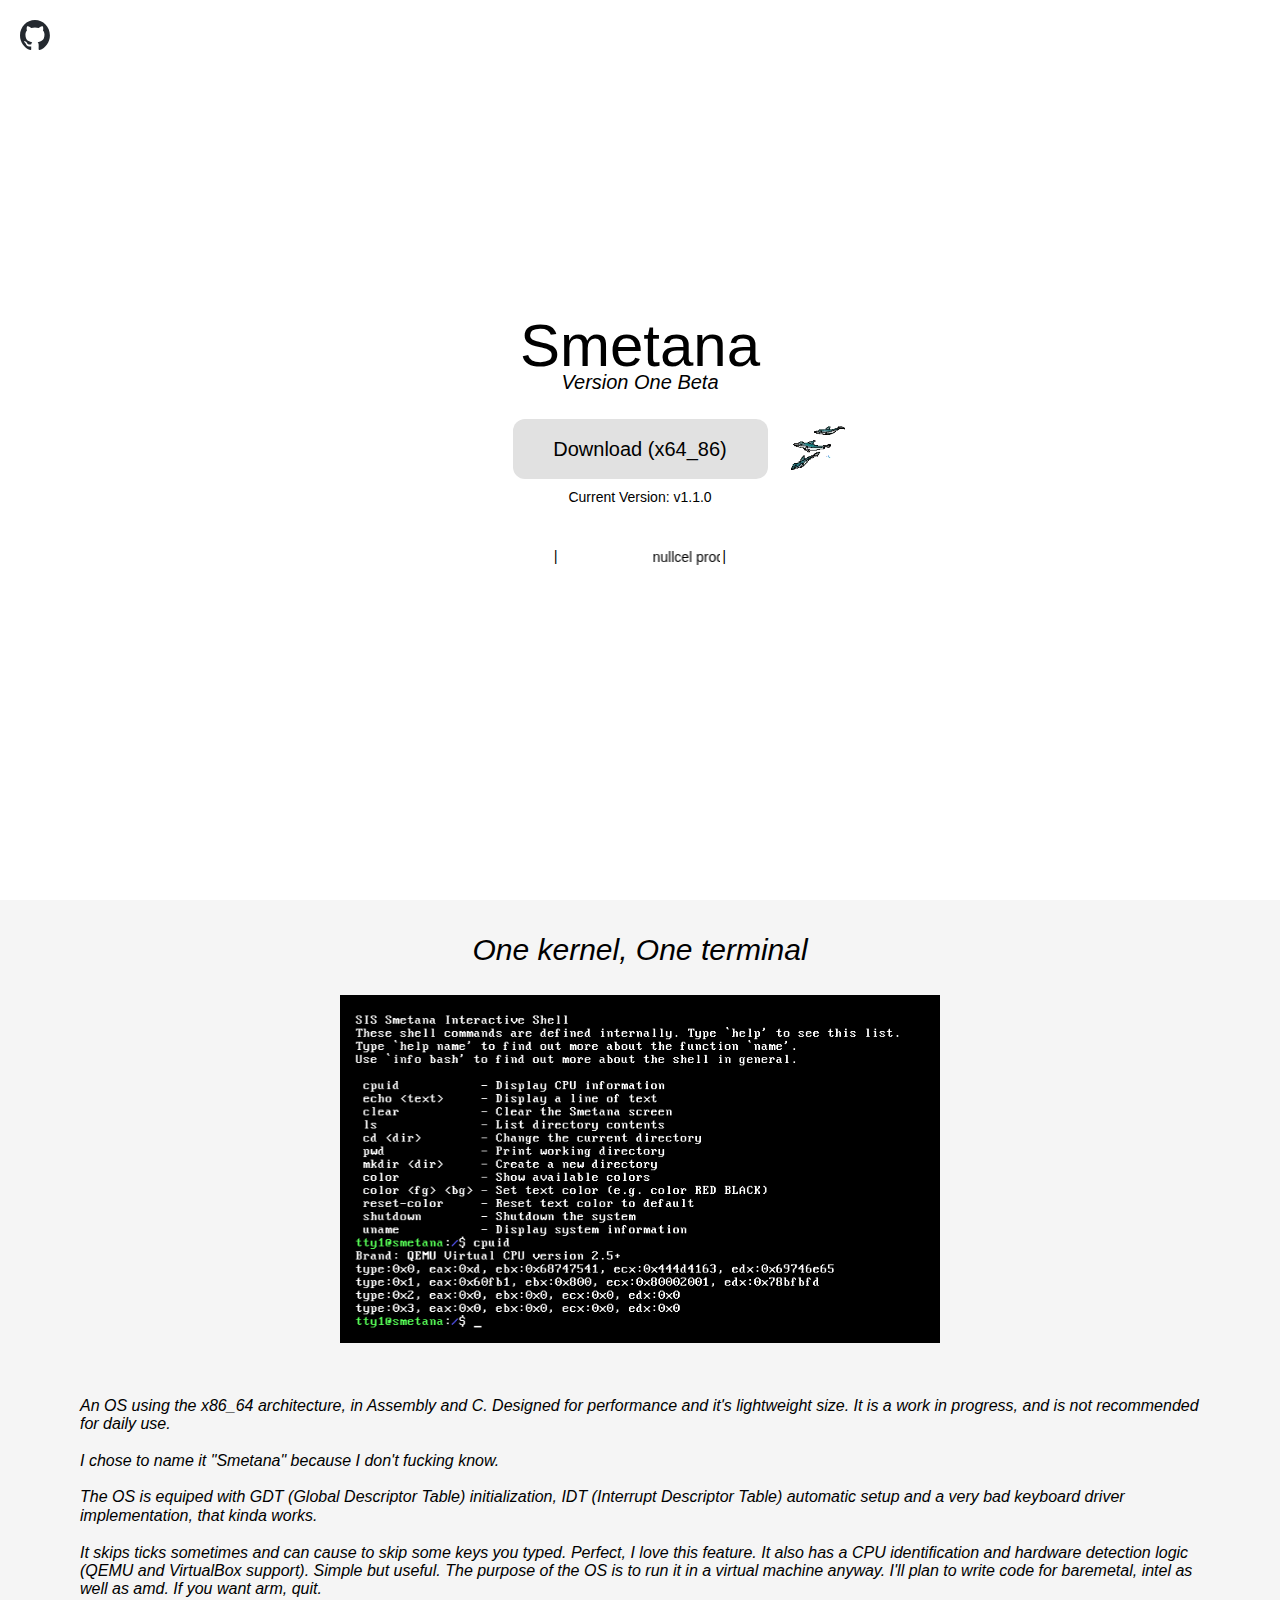
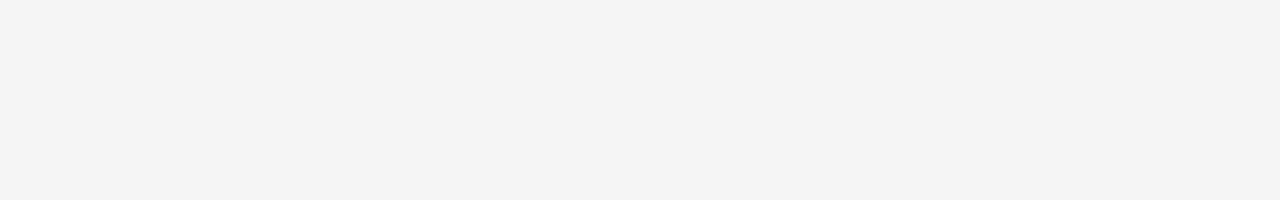
==== index.html @ 31c5ed4a "Version update." ====
<!DOCTYPE html>
<html lang="en">
<head>
    <meta charset="UTF-8">
    <meta name="viewport" content="width=device-width, initial-scale=1.0">
    <title>Document</title>
    <link rel="stylesheet" href="style.css">
    <script src="index.js"></script>
</head>
<body>
    <a class="github" href="https://github.com/nullcel/smetana">
        <img src="github-mark.svg" width="30" height="30"></img>
    </a>

    <div class="container">
        <div class="content-wrapper">
            <p class="title" style="font-size: 60px;">Smetana</h1>
            <p class="version" style="font-style: italic; margin-top: -10px; font-size: 20px;">Version One Beta</h2>
            <div class="button-container">
                <div class="button-with-dolphin">
                    <button class="button" data-type="isofile" onclick="window.location.href='https://github.com/nullcel/smetana/releases/download/v1.1.0/smetana-v1.1.0.iso'">Download (x64_86)</button>
                    <img src="dolphins.gif" class="dolphin-image" alt="dolphin">
                </div>
                <p id="currentversion">Current Version: v1.1.0</p>
            </div>
            <div class="marqueecontainer" onclick="music()" onwheel="volume(event)">
                <pre>|</pre><marquee id="marquee" scrollamount="8" behavior="scroll" width="200">nullcel productions 2025</marquee><pre>|</pre>
            </div>
        </div>
    </div>
    <div class="second-section">
        <p class="subtitle"><i>One kernel, One terminal</i></p>
        <center><img width="600"  class="screenshot" src="screenshot.png" alt="yea it didnt load">
        </center>
<br>
        <div class="description-wrapper">
            <italic>An OS using the x86_64 architecture, in Assembly and C. Designed for performance and it's lightweight size. It is a work in progress, and is not recommended for daily use.<br> <br>I chose to name it "Smetana" because I don't fucking know.<br> <br>The OS is equiped with GDT (Global Descriptor Table) initialization, IDT (Interrupt Descriptor Table) automatic setup and a very bad keyboard driver implementation, that kinda works. <br><br>It skips ticks sometimes and can cause to skip some keys you typed. Perfect, I love this feature. It also has a CPU identification and hardware detection logic (QEMU and VirtualBox support). Simple but useful. The purpose of the OS is to run it in a virtual machine anyway. I'll plan to write code for baremetal, intel as well as amd. If you want arm, quit.</italic>
        </div>
        
    </div>


    
</body>
<style>
    @import url('https://fonts.googleapis.com/css2?family=Inconsolata:wght@200..900&display=swap');
    .button-version-wrapper {
        display: flex;
        align-items: center;
        gap: 15px;
    }
    
    .screenshot {
        display: flex;
        justify-content: center;
        align-items: center;
        padding-bottom: 35px;
    }

    .description-wrapper {
        display: flex;
        justify-content: center;
        align-items: center;
        padding-left: 80px;
        padding-right: 80px;
    }

    italic {
        font-family: -apple-system, BlinkMacSystemFont, "Segoe UI", "Noto Sans", Helvetica, Arial, sans-serif, "Apple Color Emoji", "Segoe UI Emoji";
        font-style: italic;
        
    }
    .button-container {
        display: flex;
        flex-direction: column;
        align-items: center;
        gap: 10px;
    }

    #currentversion {
        font-family: Inter, arial, sans-serif;
        font-size: 14px;
        margin: 0;
    }
    html, body {
        margin: 0;
        padding: 0;
        min-height: 100%;
        font-family: Inter, arial, sans-serif;
        line-height: 1.15;
        background-color: #ffffff;
        overflow-x: hidden;
        overflow-y: auto;
    }

    .container {
        display: flex;
        justify-content: center;
        align-items: center;
        min-height: 100vh;
        width: 100%;
        background-color: #ffffff;
        margin-bottom: 0;  /* Remove the margin we had before */
    }

    .second-section {
        min-height: 100vh;
        width: 100%;
        background-color: #f5f5f5;  /* Light gray color */
    }

    .content-wrapper {
        display: flex;
        flex-direction: column;
        align-items: center;
        justify-content: center; /* Added justify-content */
        gap: 5px;
        width: 100%; /* Added width */
    }

    .title {
        display: block;
        text-align: center;
        font-size: 40px; /* Slightly reduced font size */
        line-height: 1;
        margin: 0;
        font-family: Inter, arial, sans-serif;
    }

    .subtitle {
        display: block;
        text-align: center;
        font-size: 30px; /* Slightly reduced font size */
        line-height: 1;
        margin: 0;
        font-family: Inter, arial, sans-serif;
        padding-bottom: 30px;
        padding-top: 35px;
    }

    .buttons {
        position: relative;
        display: flex;
        justify-content: center;
        align-items: center;
        width: 100%;
    }

    .buttons[data-astro-cid-ct3bgug4] {
        position: relative;
    }
    div {
        display: block;
        unicode-bidi: isolate;
    }
    :root {
        --background: #f4f4f4;
        --color-text: #000;
        --secondary-text-color: #8e8e8e;
        --button-background: #e1e1e1;
        --control-color: #e1e1e1;
        --window-shadow: inset 0 0 35px 16px #fff;
        --animation: cubic-bezier(.65,0,.35,1);
        --transition-duration: 0;
        --transition: var(--transition-duration) var(--animation);
    }

    h1 {
        margin: 0;
        padding: 0;
    }

    .buttons {
        &:before {
            bottom: 10px;
            right: -80px;
            transform: scaleX(-1);
        }
    }

    .buttons {
        &:after, &:before {
            background: url(/images/golf.gif);
            background-size: cover;
            content: "";
            height: 130px;
            position: absolute;
            width: 0px;
            z-index: 1;
        }
    }

    .button {
        background-color: var(--button-background);
        border: none;
        border-radius: 12px;
        box-sizing: border-box;
        color: var(--color-text);
        display: block;
        font-size: 20px;
        line-height: 100%;
        margin: 0; /* Changed margin */
        min-width: 255px;
        padding: 20px;
        text-align: center;
        transition: background-color var(--transition), color var(--transition), opacity .15s var(--animation);
    }

    .button-with-dolphin {
        position: relative;
        display: inline-block;
    }

    .dolphin-image {
        position: absolute;
        height: 50px;
        width: auto;
        left: 100%;  /* Position it right after the button */
        top: 50%;    /* Center vertically */
        transform: translate(15px, -50%);  /* Adjusted spacing and centering */
    }

    button, select {
        text-transform: none;
    }
    button, input {
        overflow: visible;
    }
    button, input, optgroup, select, textarea {
        font-family: inherit;
        font-size: 100%;
        line-height: 1.15;
        margin: 0;
    }
    button {
        appearance: auto;
        text-rendering: auto;
        color: buttontext;
        letter-spacing: normal;
        word-spacing: normal;
        line-height: normal;
        text-transform: none;
        text-indent: 0px;
        text-shadow: none;
        display: inline-block;
        text-align: center;
        cursor: default;
        box-sizing: border-box;
        background-color: buttonface;
        margin: 0em;
        padding-block: 1px;
        padding-inline: 6px;
        border-width: 2px;
        border-style: outset;
        border-color: buttonborder;
        border-image: initial;

        &:hover {
            cursor: pointer;
            opacity: .65
        }
    }
    .buttons {
    position: relative;
    &:after {
        left: -80px;
        top: -80px
    }

    &:after,&:before {
        content: none;
        display: none;
        background: none;
    }

    &:before {
        bottom: 10px;
        right: -80px;
        transform: scaleX(-1)
    }
}

    .buttons:after, .buttons:before {
        display: none;
    }

    .marqueecontainer {
        display: flex;
        align-items: center;
        justify-content: center;
        width: 100%;
        margin-top: 20px;
        white-space: nowrap;
        font-size: 14px;
        background-color: rgb(255, 255, 255);
        padding: 5px 0;
        overflow: hidden;
    }

    marquee {
        width: 160px;
    }

    .marquee {
        width: 420px;
        overflow: hidden;
        display: inline-block;
        font-size: 15px;
        margin: 0;
        padding: 0;
        white-space: nowrap;
    }
.center {
    position: fixed;
    text-align: center;
    top: 50%;
    left: 50%;
    -webkit-transform: translate(-50%, -50%);
    transform: translate(-50%, -50%);
    padding-bottom: 50px;
}
.fade {
    position: absolute;
    animation: flyup 6s linear;
    white-space: nowrap;
    pointer-events: none;
}
.artwork {
    display: block;
    margin: auto;
}
.framed > img {
    height: 300px;
    width: auto;
    margin: 0 100px;
}
.framed {
    display: flex;
    align-items: center;
    justify-content: center;
}
.framed > a {
    padding: 0 10px;
    text-align: center;
}
@media (max-height: 700px) {
    .framed > img {
        display: none;
    }
    .artwork {
        margin-bottom: 20px;
    }
}
    @keyframes flyup {
    0% { opacity: 1; transform: translateY(0); }
    100% { opacity: 0; transform: translateY(-5000%); }
}
@keyframes bg-animation {
    0% { transform: translate(0,0) }
    10% { transform: translate(-5%,-5%) }
    20% { transform: translate(-10%,5%) }
    30% { transform: translate(5%,-10%) }
    40% { transform: translate(-5%,15%) }
    50% { transform: translate(-10%,5%) }
    60% { transform: translate(15%,0) }
    70% { transform: translate(0,10%) }
    80% { transform: translate(-15%,0) }
    90% { transform: translate(10%,5%) }
    100% { transform: translate(5%,0) }
}

    .github {
        display: block;
        padding: 20px;
        position: absolute;  /* This ensures it won't affect other elements' positions */
        top: 0;
        left: 0;
    }

    /* Webkit browsers (Chrome, Safari, newer versions of Edge) */
    ::-webkit-scrollbar {
        width: 12px;
    }

    ::-webkit-scrollbar-track {
        background: #ffffff;
    }

    ::-webkit-scrollbar-thumb {
        background: #e1e1e1;
        border: 3px solid #ffffff;
        border-radius: 6px;
    }

    ::-webkit-scrollbar-thumb:hover {
        background: #d1d1d1;
    }

    /* Firefox */
    * {
        scrollbar-width: thin;
        scrollbar-color: #e1e1e1 #ffffff;
    }
</style>
</html>
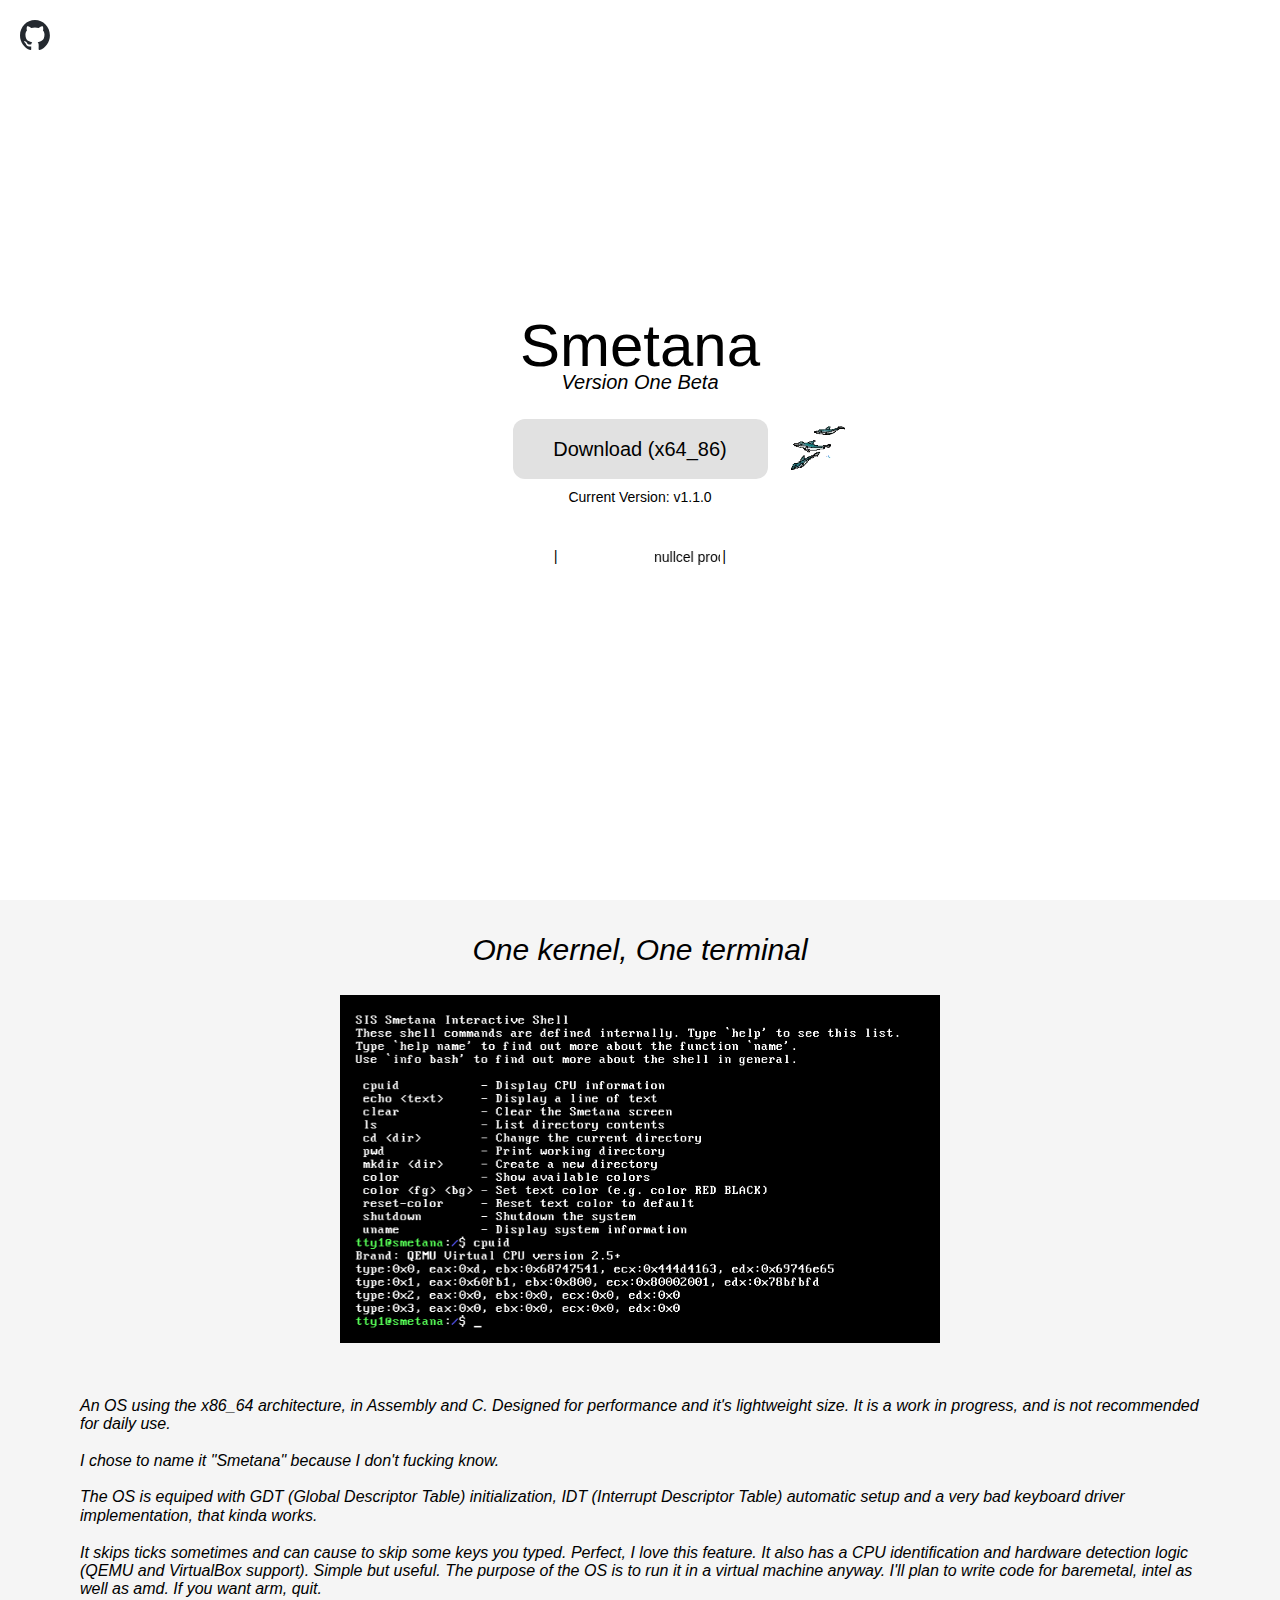
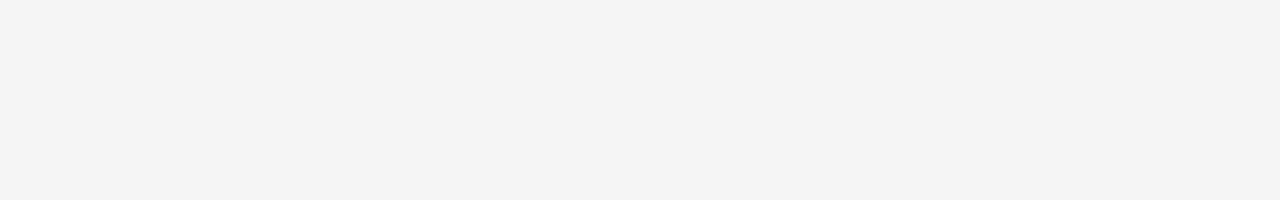
==== commit d940c637: "Update index.html" ====
--- a/index.html
+++ b/index.html
@@ -3,7 +3,7 @@
 <head>
     <meta charset="UTF-8">
     <meta name="viewport" content="width=device-width, initial-scale=1.0">
-    <title>Document</title>
+    <title>Smetana One - Nullcel</title>
     <link rel="stylesheet" href="style.css">
     <script src="index.js"></script>
 </head>
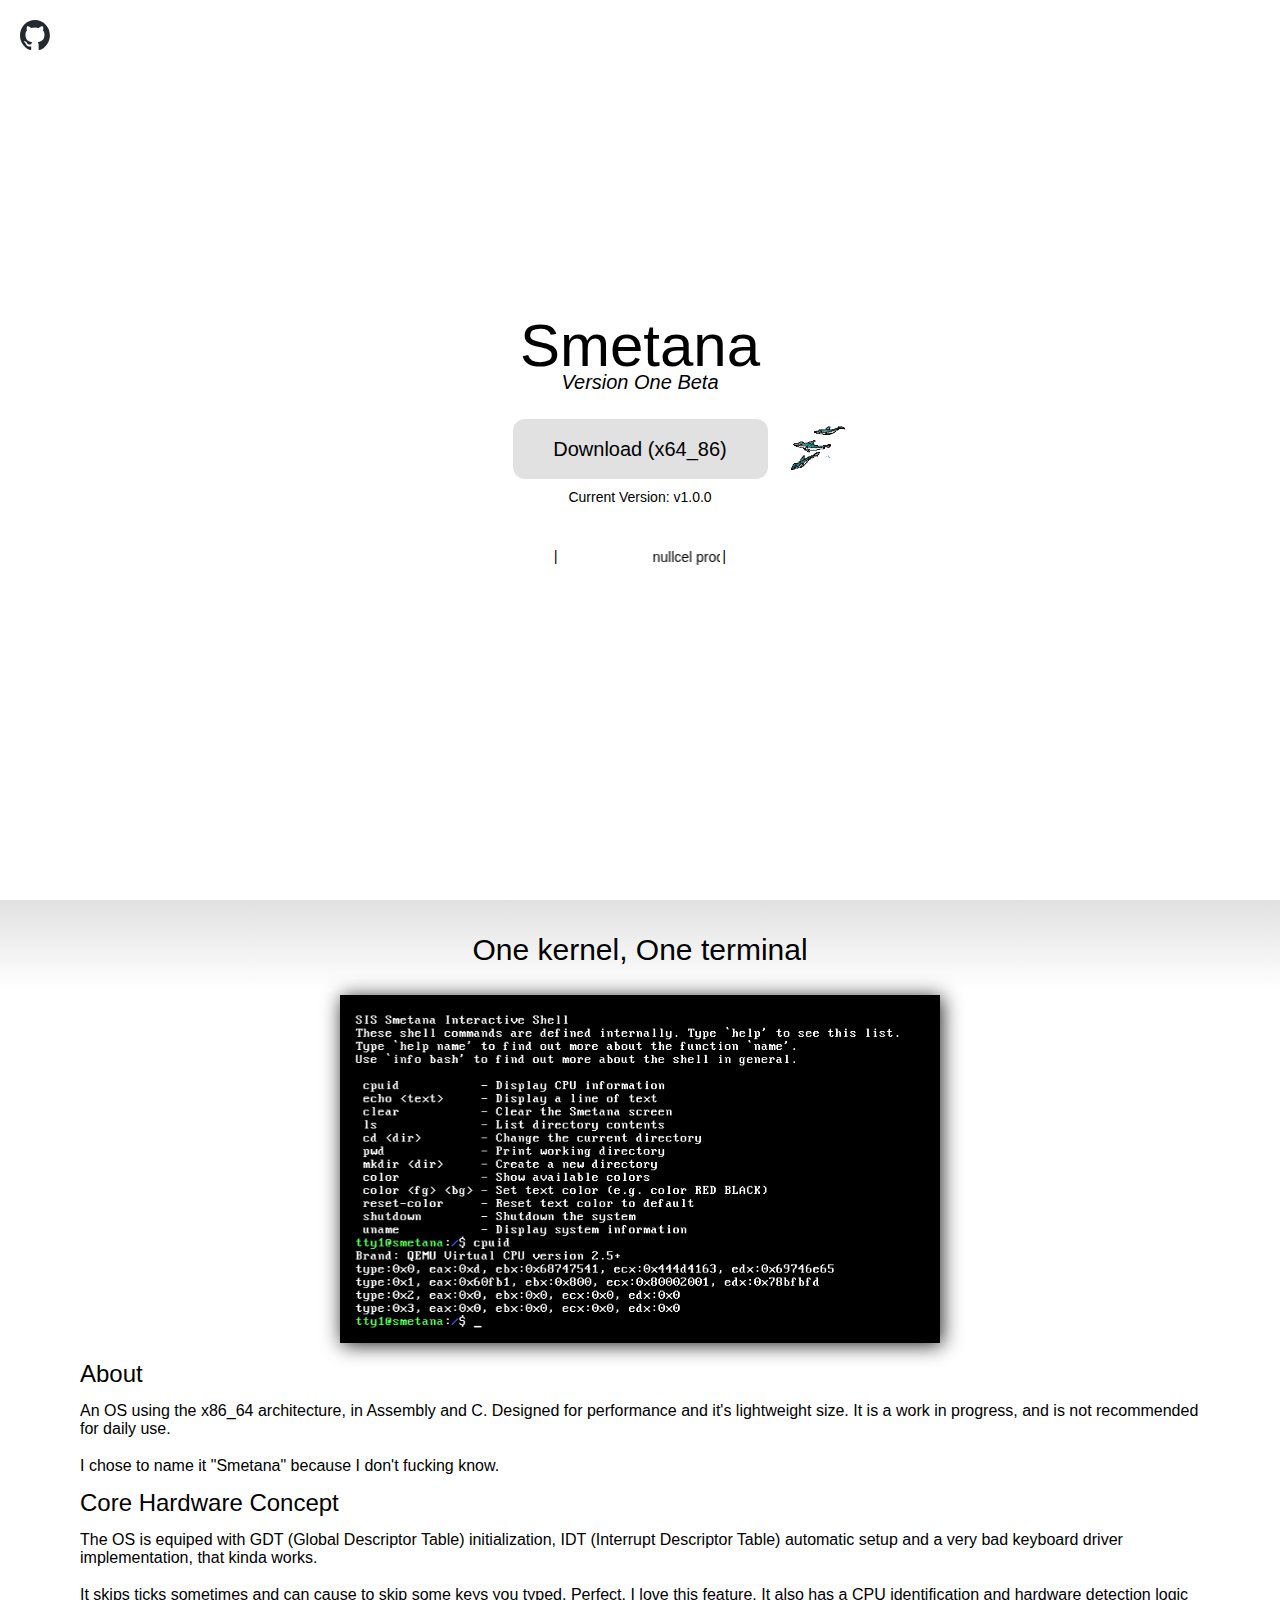
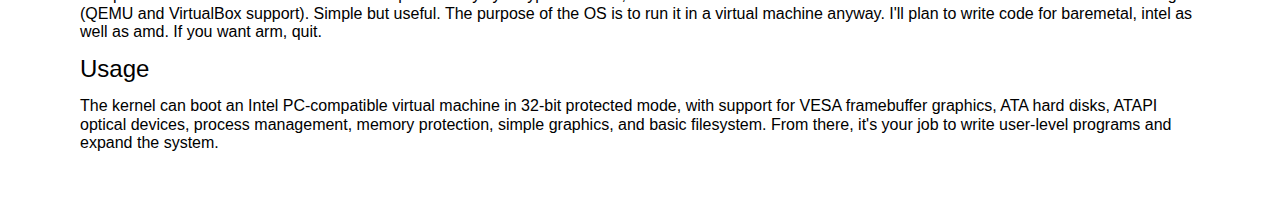
==== commit 784c3eb5: "Update index.html" ====
--- a/index.html
+++ b/index.html
@@ -18,31 +18,65 @@
             <p class="version" style="font-style: italic; margin-top: -10px; font-size: 20px;">Version One Beta</h2>
             <div class="button-container">
                 <div class="button-with-dolphin">
-                    <button class="button" data-type="isofile" onclick="window.location.href='https://github.com/nullcel/smetana/releases/download/v1.1.0/smetana-v1.1.0.iso'">Download (x64_86)</button>
-                    <img src="dolphins.gif" class="dolphin-image" alt="dolphin">
-                </div>
-                <p id="currentversion">Current Version: v1.1.0</p>
+                    <button class="button" data-type="isofile" onclick="window.location.href='https://github.com/nullcel/smetana/releases/download/v1.0.0/smetana-v1.0.0.iso'">Download (x64_86)</button>
+                    <img src="dolphins.gif" class="dolphin-image" alt="dolphin">                </div>
+                <p id="currentversion">Current Version: v1.0.0</p>
             </div>
             <div class="marqueecontainer" onclick="music()" onwheel="volume(event)">
                 <pre>|</pre><marquee id="marquee" scrollamount="8" behavior="scroll" width="200">nullcel productions 2025</marquee><pre>|</pre>
             </div>
         </div>
+        <div class="down-arrow" onclick="document.querySelector('.second-section').scrollIntoView({ behavior: 'smooth' });"></div>
+
     </div>
+    
     <div class="second-section">
-        <p class="subtitle"><i>One kernel, One terminal</i></p>
+        <p class="subtitle">One kernel, One terminal</p>
         <center><img width="600"  class="screenshot" src="screenshot.png" alt="yea it didnt load">
         </center>
 <br>
+        <p class="subsubtitle">About</p>
         <div class="description-wrapper">
-            <italic>An OS using the x86_64 architecture, in Assembly and C. Designed for performance and it's lightweight size. It is a work in progress, and is not recommended for daily use.<br> <br>I chose to name it "Smetana" because I don't fucking know.<br> <br>The OS is equiped with GDT (Global Descriptor Table) initialization, IDT (Interrupt Descriptor Table) automatic setup and a very bad keyboard driver implementation, that kinda works. <br><br>It skips ticks sometimes and can cause to skip some keys you typed. Perfect, I love this feature. It also has a CPU identification and hardware detection logic (QEMU and VirtualBox support). Simple but useful. The purpose of the OS is to run it in a virtual machine anyway. I'll plan to write code for baremetal, intel as well as amd. If you want arm, quit.</italic>
+            <p>An OS using the x86_64 architecture, in Assembly and C. Designed for performance and it's lightweight size. It is a work in progress, and is not recommended for daily use.<br> <br>I chose to name it "Smetana" because I don't fucking know.</p>
         </div>
-        
+
+        <p class="subsubtitle">Core Hardware Concept</p>
+        <div class="description-wrapper">
+            <p>The OS is equiped with GDT (Global Descriptor Table) initialization, IDT (Interrupt Descriptor Table) automatic setup and a very bad keyboard driver implementation, that kinda works. <br><br>It skips ticks sometimes and can cause to skip some keys you typed. Perfect, I love this feature. It also has a CPU identification and hardware detection logic (QEMU and VirtualBox support). Simple but useful. The purpose of the OS is to run it in a virtual machine anyway. I'll plan to write code for baremetal, intel as well as amd. If you want arm, quit.</p>
+            <p></p>
+        </div>
+        <p class="subsubtitle">Usage</p>
+        <div class="description-wrapper">
+            <p>The kernel can boot an Intel PC-compatible virtual machine in 32-bit protected mode, with support for VESA framebuffer graphics, ATA hard disks, ATAPI optical devices, process management, memory protection, simple graphics, and basic filesystem. From there, it's your job to write user-level programs and expand the system.</p>
+        </div>   
     </div>
 
 
     
 </body>
 <style>
+    .down-arrow {
+    position: absolute;
+    bottom: 30px;
+    left: 50%;
+    transform: translateX(-50%);
+    width: 0;
+    height: 0;
+    border-left: 20px solid transparent;
+    border-right: 20px solid transparent;
+    border-top: 20px solid #E1E1E1;
+    opacity: 0;
+    animation: fadeInArrow 1s ease-in-out forwards;
+    cursor: pointer;
+    z-index: 10;
+}
+
+
+@keyframes fadeInArrow {
+    from { opacity: 0; transform: translateX(-80%) translateY(10px); }
+    to { opacity: 1; transform: translateX(-80%) translateY(0); }
+}
+
     @import url('https://fonts.googleapis.com/css2?family=Inconsolata:wght@200..900&display=swap');
     .button-version-wrapper {
         display: flex;
@@ -50,15 +84,19 @@
         gap: 15px;
     }
     
+
+    
     .screenshot {
         display: flex;
         justify-content: center;
         align-items: center;
-        padding-bottom: 35px;
+        padding-bottom: 0px;
+        -webkit-filter: drop-shadow(2px 2px 5px #222);
+        filter: drop-shadow(2px 2px 10px #222);
+
     }
 
     .description-wrapper {
-        display: flex;
         justify-content: center;
         align-items: center;
         padding-left: 80px;
@@ -104,10 +142,11 @@
     }
 
     .second-section {
-        min-height: 100vh;
-        width: 100%;
-        background-color: #f5f5f5;  /* Light gray color */
-    }
+    min-height: 100vh;
+    width: 100%;
+    background: linear-gradient(to bottom, #E1E1E1 0%, #ffffff 10%);
+}
+
 
     .content-wrapper {
         display: flex;
@@ -136,6 +175,15 @@
         font-family: Inter, arial, sans-serif;
         padding-bottom: 30px;
         padding-top: 35px;
+    }
+
+    .subsubtitle {
+        display: block;
+        font-size: 24px; /* Slightly reduced font size */
+        line-height: 1;
+        margin: 0;
+        padding-left: 80px;
+        font-family: Inter, arial, sans-serif;
     }
 
     .buttons {
@@ -212,13 +260,15 @@
     }
 
     .dolphin-image {
-        position: absolute;
-        height: 50px;
-        width: auto;
-        left: 100%;  /* Position it right after the button */
-        top: 50%;    /* Center vertically */
-        transform: translate(15px, -50%);  /* Adjusted spacing and centering */
-    }
+    position: absolute;
+    height: 50px;
+    width: auto;
+    left: 100%;  /* Try changing this to 0 or a percentage that keeps it visible */
+    top: 50%;    /* Ensure it's properly centered */
+    transform: translate(15px, -50%);  /* Adjust the positioning if necessary */
+    z-index: 10;  /* Ensure the image appears above other content */
+}
+
 
     button, select {
         text-transform: none;
@@ -343,14 +393,7 @@
     padding: 0 10px;
     text-align: center;
 }
-@media (max-height: 700px) {
-    .framed > img {
-        display: none;
-    }
-    .artwork {
-        margin-bottom: 20px;
-    }
-}
+
     @keyframes flyup {
     0% { opacity: 1; transform: translateY(0); }
     100% { opacity: 0; transform: translateY(-5000%); }
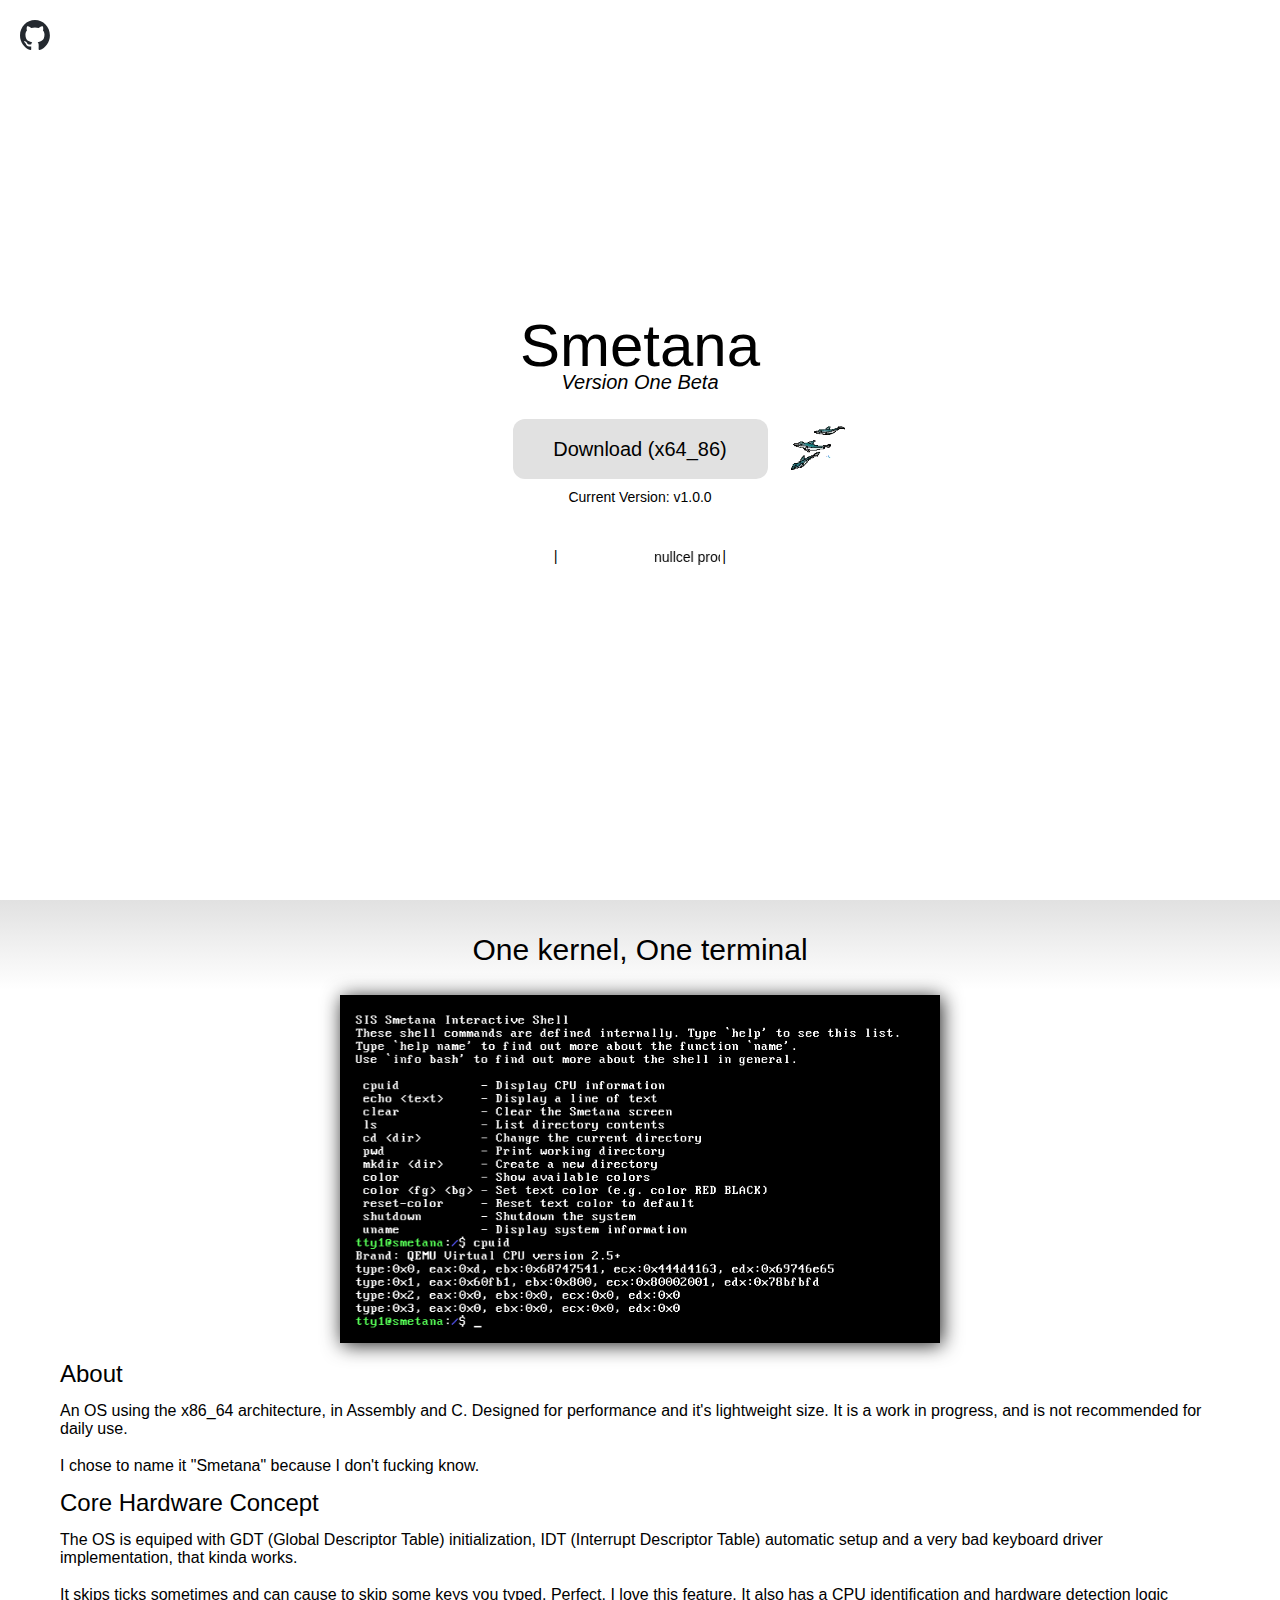
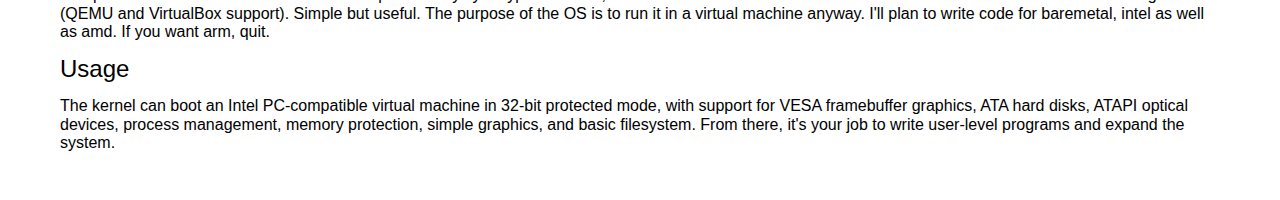
==== commit 22c4cfaa: "Update index.html" ====
--- a/index.html
+++ b/index.html
@@ -99,8 +99,8 @@
     .description-wrapper {
         justify-content: center;
         align-items: center;
-        padding-left: 80px;
-        padding-right: 80px;
+        padding-left: 60px;
+        padding-right: 60px;
     }
 
     italic {
@@ -182,7 +182,7 @@
         font-size: 24px; /* Slightly reduced font size */
         line-height: 1;
         margin: 0;
-        padding-left: 80px;
+        padding-left: 60px;
         font-family: Inter, arial, sans-serif;
     }
 
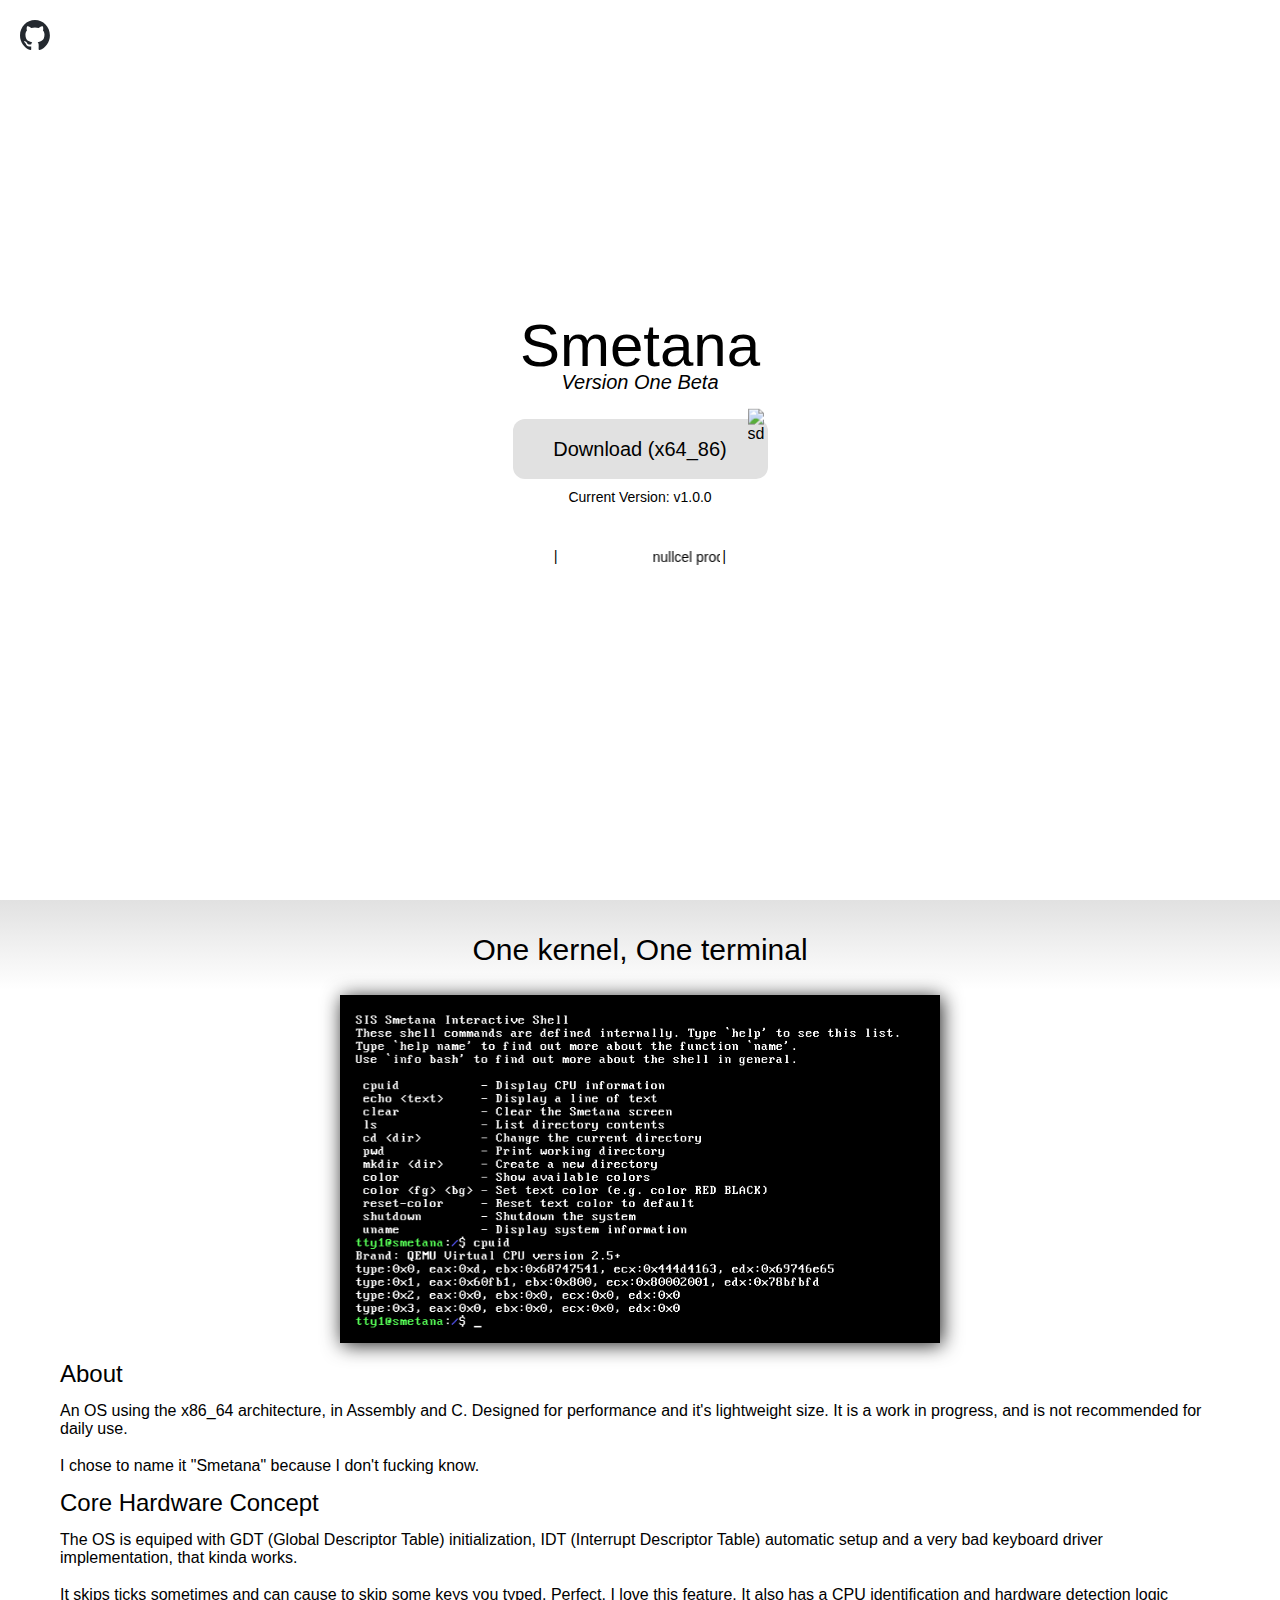
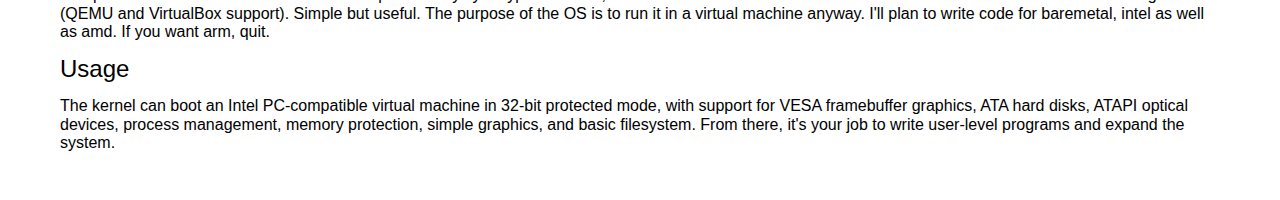
==== commit abc5163b: "Update index.html" ====
--- a/index.html
+++ b/index.html
@@ -17,9 +17,9 @@
             <p class="title" style="font-size: 60px;">Smetana</h1>
             <p class="version" style="font-style: italic; margin-top: -10px; font-size: 20px;">Version One Beta</h2>
             <div class="button-container">
-                <div class="button-with-dolphin">
+                <div class="button-with-sd">
                     <button class="button" data-type="isofile" onclick="window.location.href='https://github.com/nullcel/smetana/releases/download/v1.0.0/smetana-v1.0.0.iso'">Download (x64_86)</button>
-                    <img src="dolphins.gif" class="dolphin-image" alt="dolphin">                </div>
+                    <img src="sd.gif" class="sd-image" alt="sd">                </div>
                 <p id="currentversion">Current Version: v1.0.0</p>
             </div>
             <div class="marqueecontainer" onclick="music()" onwheel="volume(event)">
@@ -226,17 +226,7 @@
         }
     }
 
-    .buttons {
-        &:after, &:before {
-            background: url(/images/golf.gif);
-            background-size: cover;
-            content: "";
-            height: 130px;
-            position: absolute;
-            width: 0px;
-            z-index: 1;
-        }
-    }
+   
 
     .button {
         background-color: var(--button-background);
@@ -254,18 +244,18 @@
         transition: background-color var(--transition), color var(--transition), opacity .15s var(--animation);
     }
 
-    .button-with-dolphin {
+    .button-with-sd {
         position: relative;
         display: inline-block;
     }
 
-    .dolphin-image {
+    .sd-image {
     position: absolute;
-    height: 50px;
+    height: 80px;
     width: auto;
     left: 100%;  /* Try changing this to 0 or a percentage that keeps it visible */
-    top: 50%;    /* Ensure it's properly centered */
-    transform: translate(15px, -50%);  /* Adjust the positioning if necessary */
+    top: 80%;    /* Ensure it's properly centered */
+    transform: translate(-20px, -73%);  /* Adjust the positioning if necessary */
     z-index: 10;  /* Ensure the image appears above other content */
 }
 
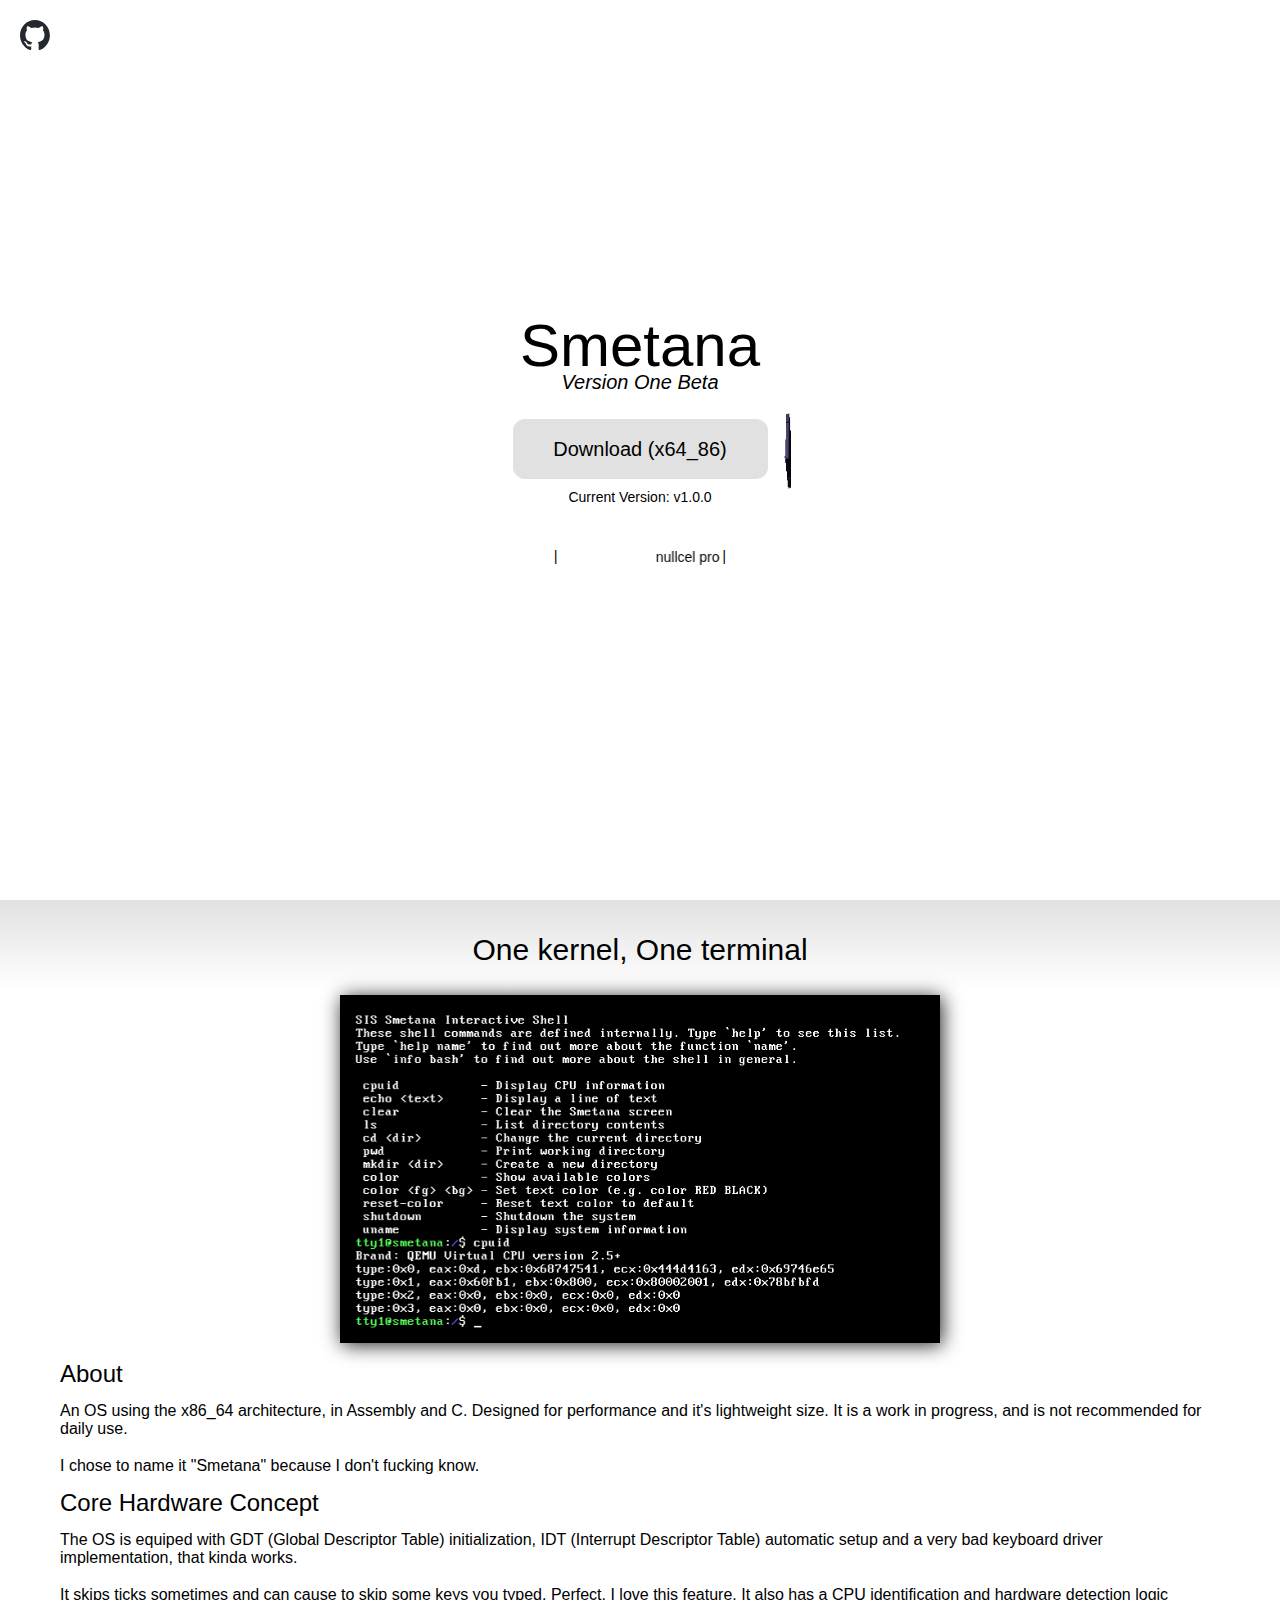
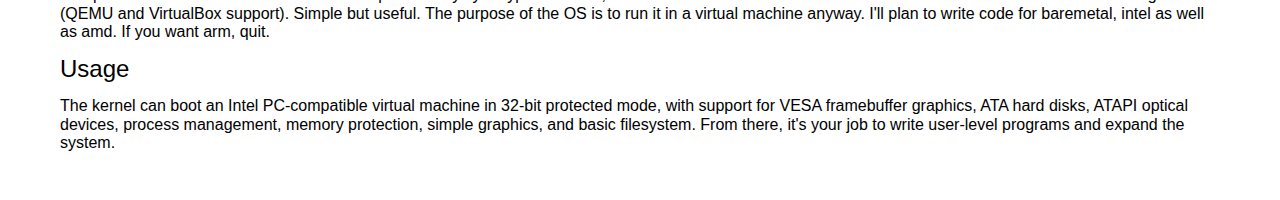
==== commit e99ddd59: "Update index.html" ====
--- a/index.html
+++ b/index.html
@@ -251,11 +251,11 @@
 
     .sd-image {
     position: absolute;
-    height: 80px;
+    height: 90px;
     width: auto;
     left: 100%;  /* Try changing this to 0 or a percentage that keeps it visible */
-    top: 80%;    /* Ensure it's properly centered */
-    transform: translate(-20px, -73%);  /* Adjust the positioning if necessary */
+    top: 100%;    /* Ensure it's properly centered */
+    transform: translate(-20px, -84%);  /* Adjust the positioning if necessary */
     z-index: 10;  /* Ensure the image appears above other content */
 }
 
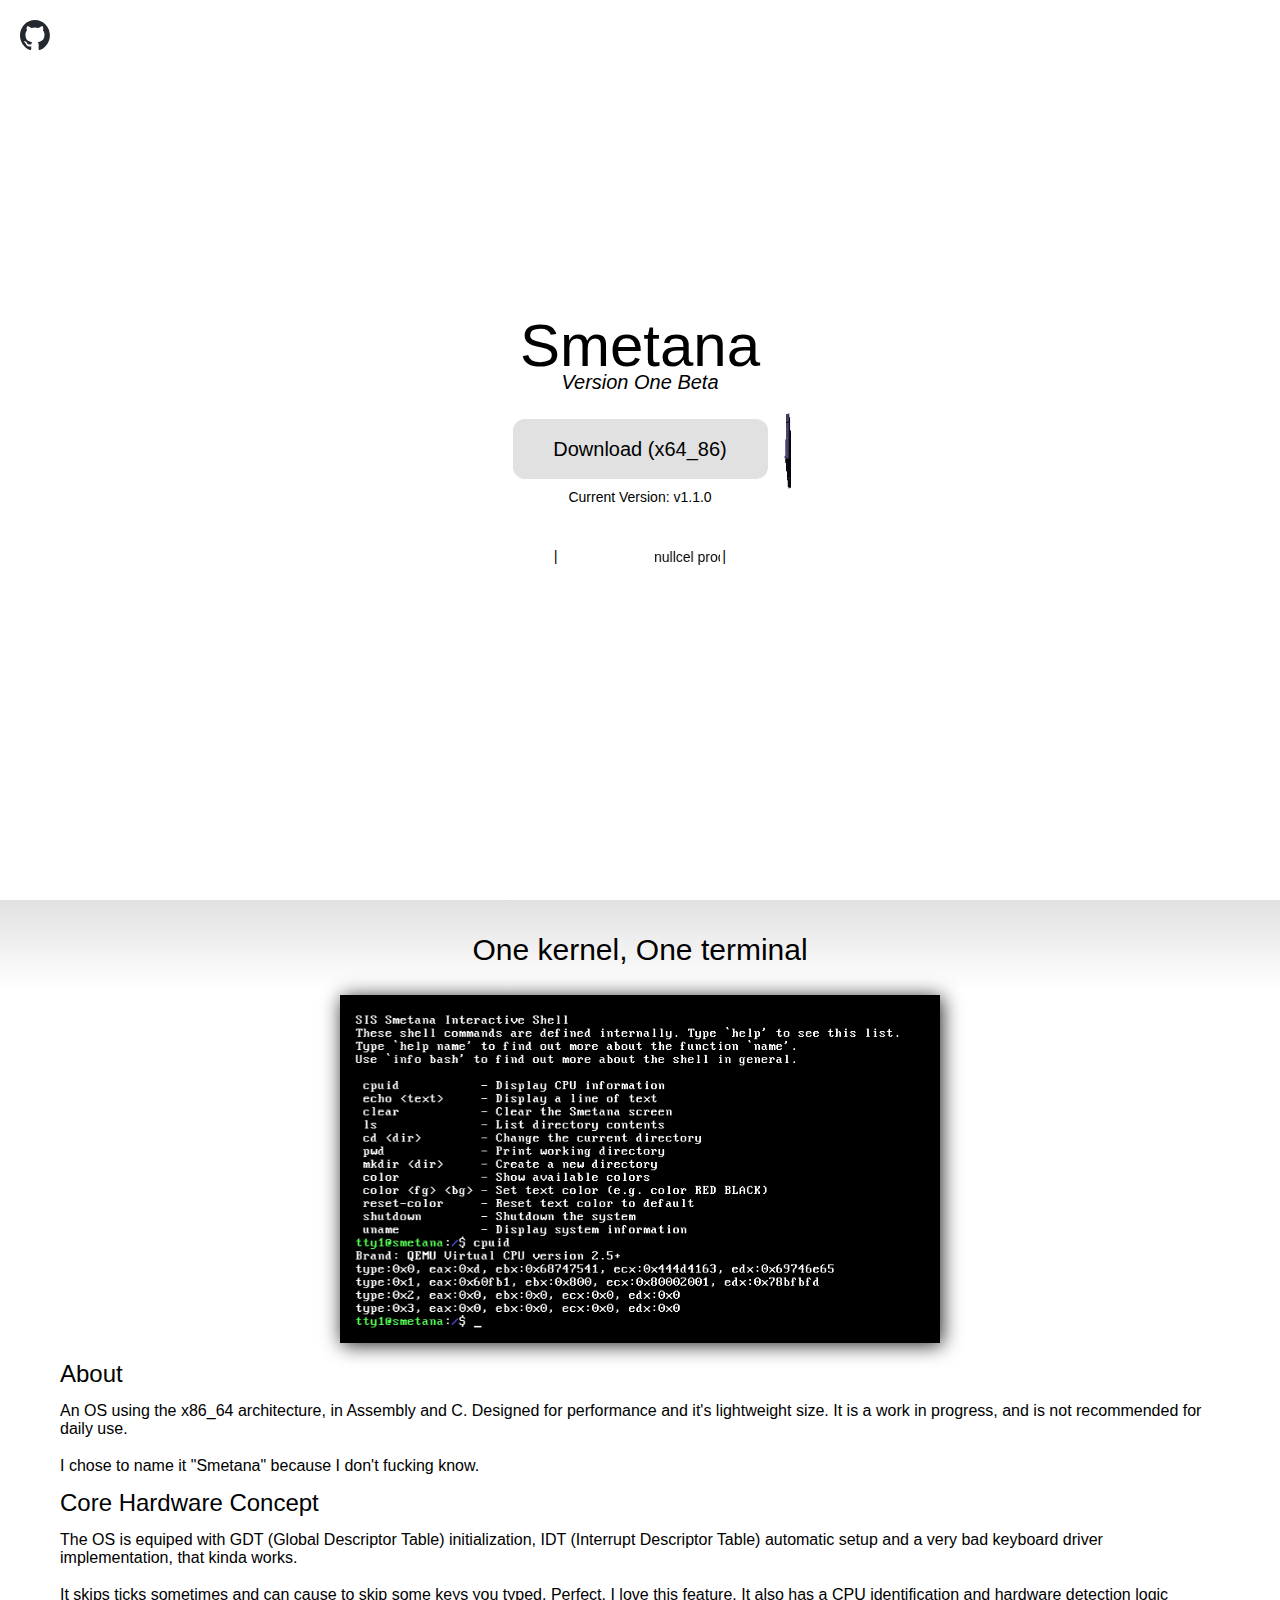
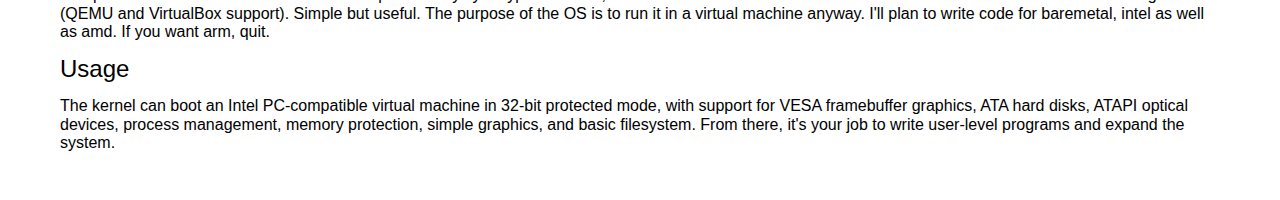
==== commit 63757113: "Update index.html" ====
--- a/index.html
+++ b/index.html
@@ -18,9 +18,9 @@
             <p class="version" style="font-style: italic; margin-top: -10px; font-size: 20px;">Version One Beta</h2>
             <div class="button-container">
                 <div class="button-with-sd">
-                    <button class="button" data-type="isofile" onclick="window.location.href='https://github.com/nullcel/smetana/releases/download/v1.0.0/smetana-v1.0.0.iso'">Download (x64_86)</button>
+                    <button class="button" data-type="isofile" onclick="window.location.href='https://github.com/nullcel/smetana/releases/download/v1.1.0/smetana-v1.1.0.iso'">Download (x64_86)</button>
                     <img src="sd.gif" class="sd-image" alt="sd">                </div>
-                <p id="currentversion">Current Version: v1.0.0</p>
+                <p id="currentversion">Current Version: v1.1.0</p>
             </div>
             <div class="marqueecontainer" onclick="music()" onwheel="volume(event)">
                 <pre>|</pre><marquee id="marquee" scrollamount="8" behavior="scroll" width="200">nullcel productions 2025</marquee><pre>|</pre>
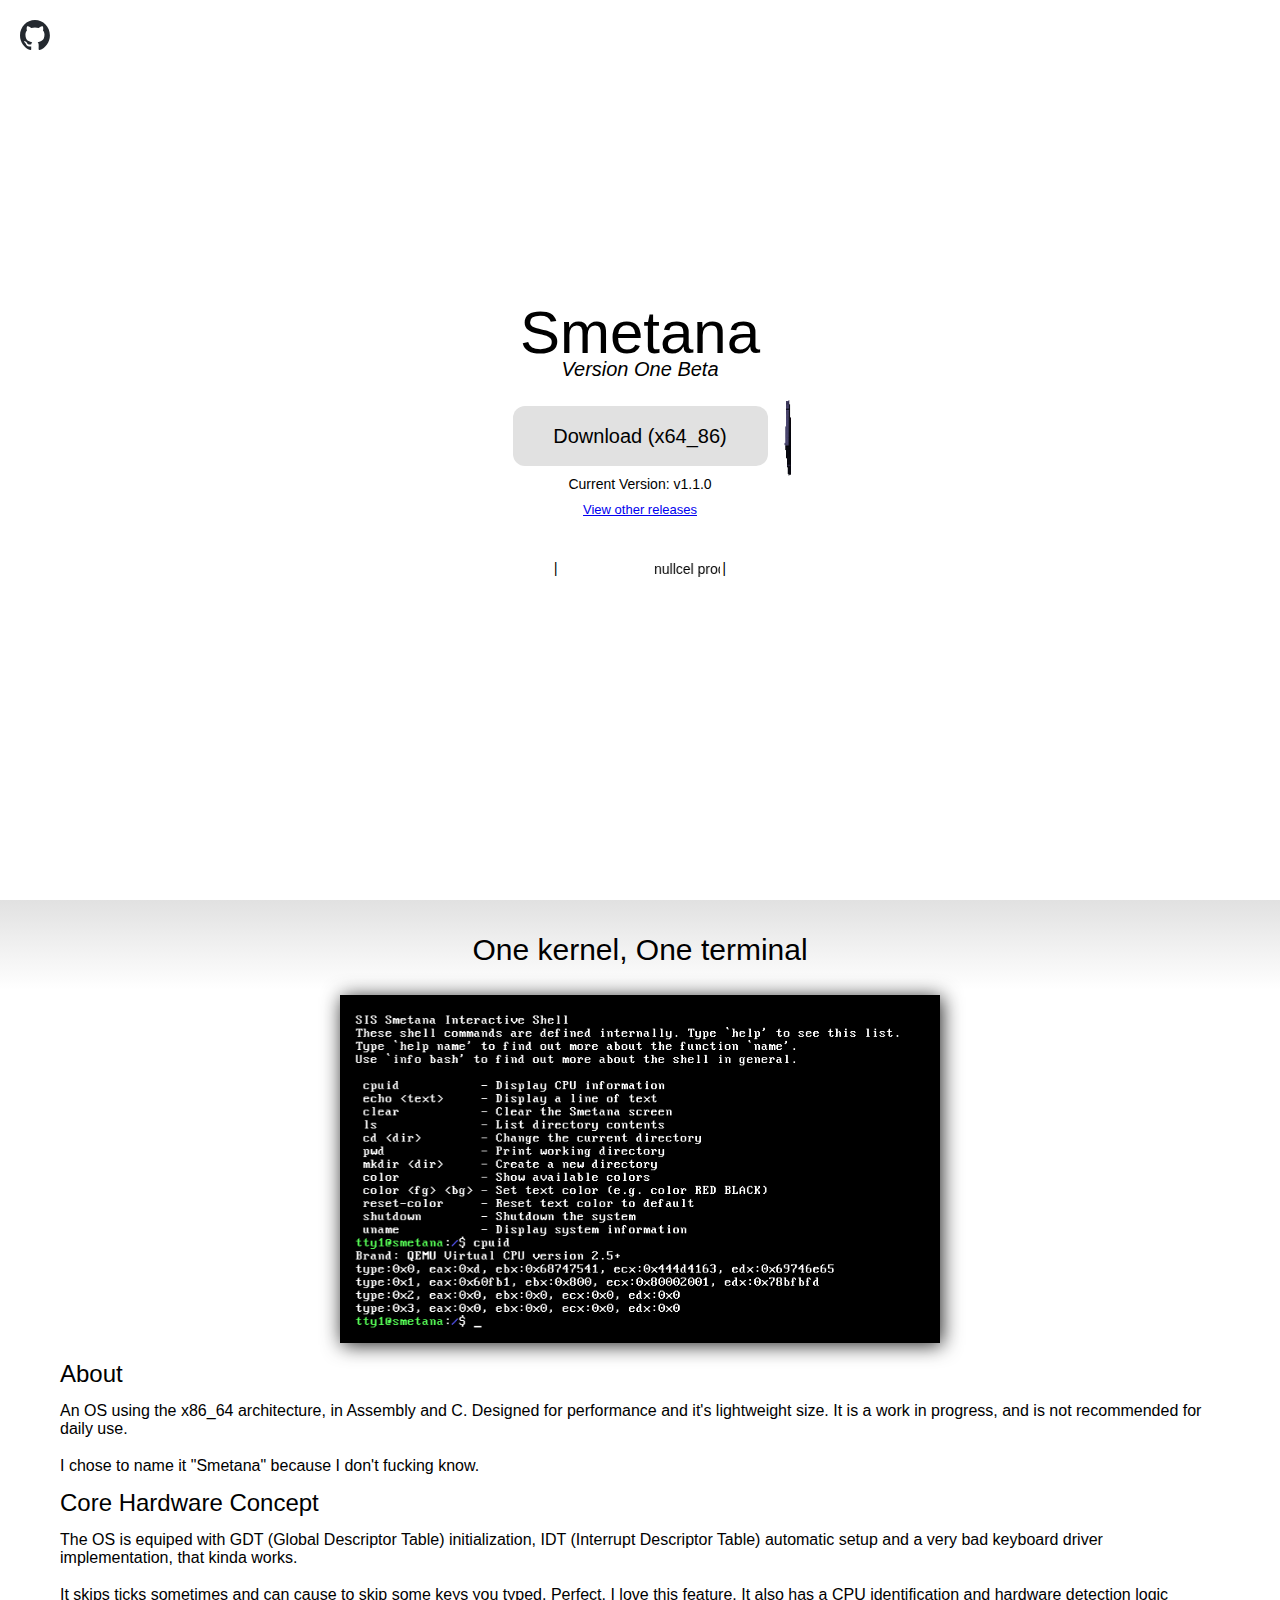
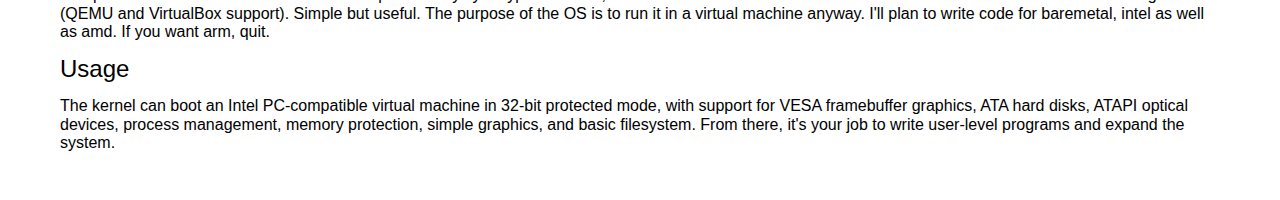
==== commit 387172e6: "Update index.html" ====
--- a/index.html
+++ b/index.html
@@ -21,11 +21,13 @@
                     <button class="button" data-type="isofile" onclick="window.location.href='https://github.com/nullcel/smetana/releases/download/v1.1.0/smetana-v1.1.0.iso'">Download (x64_86)</button>
                     <img src="sd.gif" class="sd-image" alt="sd">                </div>
                 <p id="currentversion">Current Version: v1.1.0</p>
+                <p style="margin: 0%; font-size: 13px;"><a href="https://github.com/nullcel/smetana/releases">View other releases</a></p>
             </div>
             <div class="marqueecontainer" onclick="music()" onwheel="volume(event)">
                 <pre>|</pre><marquee id="marquee" scrollamount="8" behavior="scroll" width="200">nullcel productions 2025</marquee><pre>|</pre>
             </div>
         </div>
+
         <div class="down-arrow" onclick="document.querySelector('.second-section').scrollIntoView({ behavior: 'smooth' });"></div>
 
     </div>
@@ -70,7 +72,6 @@
     cursor: pointer;
     z-index: 10;
 }
-
 
 @keyframes fadeInArrow {
     from { opacity: 0; transform: translateX(-80%) translateY(10px); }
